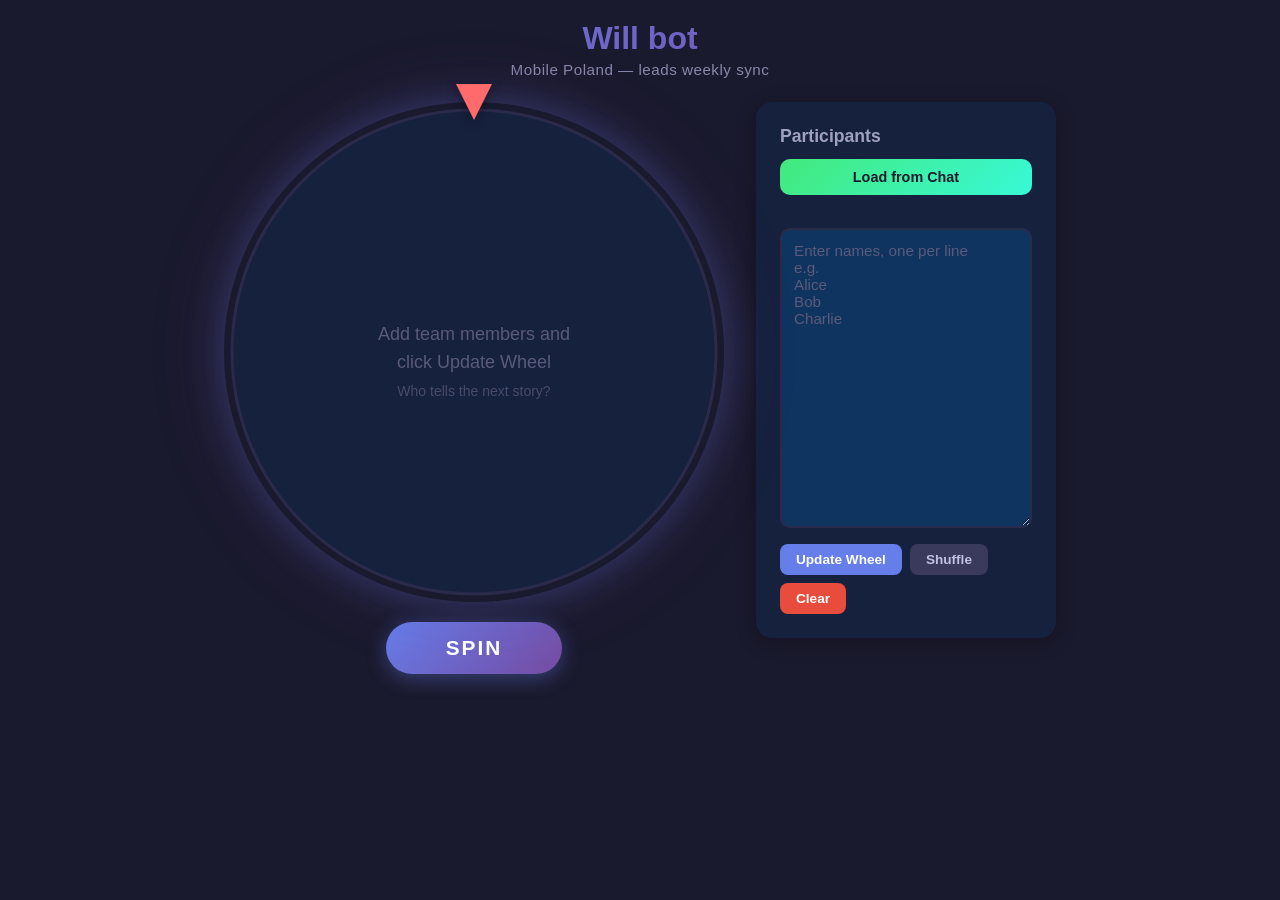
==== index.html @ ef806893 "Add Graph API integration to auto-load chat members" ====
<!DOCTYPE html>
<html lang="en">
<head>
  <meta charset="UTF-8">
  <meta name="viewport" content="width=device-width, initial-scale=1.0">
  <title>Will bot - Mobile Poland</title>
  <link rel="stylesheet" href="css/style.css">
</head>
<body>
  <div class="app">
    <header>
      <h1>Will bot</h1>
      <p class="subtitle">Mobile Poland — leads weekly sync</p>
    </header>

    <div class="main-layout">
      <div class="wheel-section">
        <div class="wheel-container">
          <div class="pointer"></div>
          <canvas id="wheelCanvas" width="500" height="500"></canvas>
        </div>
        <button id="spinBtn" class="spin-btn">SPIN</button>
      </div>

      <div class="names-section">
        <h2>Participants</h2>
        <button id="loadChatBtn" class="btn btn-load">Load from Chat</button>
        <p id="loadStatus" class="load-status"></p>
        <textarea id="namesInput" placeholder="Enter names, one per line&#10;e.g.&#10;Alice&#10;Bob&#10;Charlie"></textarea>
        <div class="names-actions">
          <button id="updateBtn" class="btn btn-primary">Update Wheel</button>
          <button id="shuffleBtn" class="btn btn-secondary">Shuffle</button>
          <button id="clearBtn" class="btn btn-danger">Clear</button>
        </div>
      </div>
    </div>

    <div id="winnerOverlay" class="winner-overlay hidden">
      <div class="winner-card">
        <div class="confetti-container" id="confetti"></div>
        <p class="winner-emoji">📖</p>
        <p class="winner-label">Next meeting's Storyteller</p>
        <h2 class="winner-name" id="winnerName"></h2>
        <p class="winner-desc">Get ready to share a fun or interesting story!</p>
        <button id="closeWinner" class="btn btn-primary">Got it!</button>
      </div>
    </div>
  </div>

  <script src="https://res.cdn.office.net/teams-js/2.21.0/js/MicrosoftTeams.min.js"></script>
  <script src="https://alcdn.msauth.net/browser/2.38.3/js/msal-browser.min.js"></script>
  <script src="js/app.js"></script>
</body>
</html>
---- css/style.css ----
* {
  margin: 0;
  padding: 0;
  box-sizing: border-box;
}

body {
  font-family: 'Segoe UI', Tahoma, Geneva, Verdana, sans-serif;
  background: #1a1a2e;
  color: #e0e0e0;
  min-height: 100vh;
  overflow-x: hidden;
}

.app {
  max-width: 1100px;
  margin: 0 auto;
  padding: 20px;
}

header {
  text-align: center;
  margin-bottom: 24px;
}

header h1 {
  font-size: 2rem;
  font-weight: 700;
  background: linear-gradient(135deg, #667eea 0%, #764ba2 100%);
  -webkit-background-clip: text;
  -webkit-text-fill-color: transparent;
  background-clip: text;
  margin-bottom: 4px;
}

.subtitle {
  font-size: 0.95rem;
  color: #8888aa;
  font-weight: 400;
  letter-spacing: 0.5px;
}

/* Main Layout */
.main-layout {
  display: flex;
  gap: 32px;
  align-items: flex-start;
  justify-content: center;
}

/* Wheel Section */
.wheel-section {
  display: flex;
  flex-direction: column;
  align-items: center;
  gap: 20px;
}

.wheel-container {
  position: relative;
  width: 500px;
  height: 500px;
}

#wheelCanvas {
  border-radius: 50%;
  box-shadow: 0 0 40px rgba(102, 126, 234, 0.3), 0 0 80px rgba(118, 75, 162, 0.15);
}

.pointer {
  position: absolute;
  top: -18px;
  left: 50%;
  transform: translateX(-50%);
  width: 0;
  height: 0;
  border-left: 18px solid transparent;
  border-right: 18px solid transparent;
  border-top: 36px solid #ff6b6b;
  z-index: 10;
  filter: drop-shadow(0 2px 6px rgba(0, 0, 0, 0.4));
}

.spin-btn {
  padding: 14px 60px;
  font-size: 1.3rem;
  font-weight: 700;
  letter-spacing: 2px;
  border: none;
  border-radius: 50px;
  background: linear-gradient(135deg, #667eea 0%, #764ba2 100%);
  color: white;
  cursor: pointer;
  transition: transform 0.2s, box-shadow 0.2s;
  box-shadow: 0 4px 20px rgba(102, 126, 234, 0.4);
}

.spin-btn:hover {
  transform: translateY(-2px);
  box-shadow: 0 6px 30px rgba(102, 126, 234, 0.6);
}

.spin-btn:active {
  transform: translateY(0);
}

.spin-btn:disabled {
  opacity: 0.5;
  cursor: not-allowed;
  transform: none;
}

/* Names Section */
.names-section {
  background: #16213e;
  border-radius: 16px;
  padding: 24px;
  width: 300px;
  box-shadow: 0 4px 20px rgba(0, 0, 0, 0.3);
}

.names-section h2 {
  font-size: 1.1rem;
  margin-bottom: 12px;
  color: #a0a0c0;
}

#namesInput {
  width: 100%;
  height: 300px;
  padding: 12px;
  border: 2px solid #2a2a4a;
  border-radius: 10px;
  background: #0f3460;
  color: #e0e0e0;
  font-family: inherit;
  font-size: 0.95rem;
  resize: vertical;
  outline: none;
  transition: border-color 0.2s;
}

#namesInput:focus {
  border-color: #667eea;
}

#namesInput::placeholder {
  color: #5a5a7a;
}

.names-actions {
  display: flex;
  gap: 8px;
  margin-top: 12px;
  flex-wrap: wrap;
}

.btn {
  padding: 8px 16px;
  border: none;
  border-radius: 8px;
  font-size: 0.85rem;
  font-weight: 600;
  cursor: pointer;
  transition: opacity 0.2s, transform 0.1s;
}

.btn:hover {
  opacity: 0.85;
}

.btn:active {
  transform: scale(0.97);
}

.btn-primary {
  background: #667eea;
  color: white;
}

.btn-secondary {
  background: #3a3a5c;
  color: #c0c0e0;
}

.btn-danger {
  background: #e74c3c;
  color: white;
}

.btn-load {
  width: 100%;
  padding: 10px 16px;
  margin-bottom: 10px;
  background: linear-gradient(135deg, #43e97b 0%, #38f9d7 100%);
  color: #1a1a2e;
  font-weight: 700;
  font-size: 0.9rem;
  border-radius: 10px;
}

.btn-load:disabled {
  opacity: 0.5;
  cursor: not-allowed;
}

.load-status {
  font-size: 0.8rem;
  color: #8888aa;
  margin-bottom: 8px;
  min-height: 1.2em;
}

.load-status.error {
  color: #f5576c;
}

.load-status.success {
  color: #43e97b;
}

/* Winner Overlay */
.winner-overlay {
  position: fixed;
  top: 0;
  left: 0;
  width: 100%;
  height: 100%;
  background: rgba(0, 0, 0, 0.7);
  display: flex;
  align-items: center;
  justify-content: center;
  z-index: 100;
  backdrop-filter: blur(4px);
  animation: fadeIn 0.3s ease;
}

.winner-overlay.hidden {
  display: none;
}

.winner-card {
  background: linear-gradient(135deg, #1a1a2e 0%, #16213e 100%);
  border: 2px solid #667eea;
  border-radius: 24px;
  padding: 48px 64px;
  text-align: center;
  position: relative;
  overflow: hidden;
  animation: scaleIn 0.4s ease;
  box-shadow: 0 0 60px rgba(102, 126, 234, 0.4);
}

.winner-emoji {
  font-size: 3rem;
  margin-bottom: 8px;
}

.winner-label {
  font-size: 1.2rem;
  color: #a0a0c0;
  margin-bottom: 8px;
}

.winner-name {
  font-size: 2.5rem;
  font-weight: 800;
  background: linear-gradient(135deg, #667eea 0%, #764ba2 100%);
  -webkit-background-clip: text;
  -webkit-text-fill-color: transparent;
  background-clip: text;
  margin-bottom: 8px;
  animation: pulse 1.5s ease infinite;
}

.winner-desc {
  font-size: 1rem;
  color: #8888aa;
  margin-bottom: 24px;
  font-style: italic;
}

.winner-card .btn {
  padding: 10px 32px;
  font-size: 1rem;
}

/* Confetti */
.confetti-container {
  position: absolute;
  top: 0;
  left: 0;
  width: 100%;
  height: 100%;
  pointer-events: none;
  overflow: hidden;
}

.confetti-piece {
  position: absolute;
  width: 10px;
  height: 10px;
  top: -10px;
  animation: confettiFall 3s ease-in forwards;
}

/* Animations */
@keyframes fadeIn {
  from { opacity: 0; }
  to { opacity: 1; }
}

@keyframes scaleIn {
  from { transform: scale(0.8); opacity: 0; }
  to { transform: scale(1); opacity: 1; }
}

@keyframes pulse {
  0%, 100% { transform: scale(1); }
  50% { transform: scale(1.05); }
}

@keyframes confettiFall {
  0% {
    top: -10px;
    opacity: 1;
    transform: rotate(0deg) translateX(0);
  }
  100% {
    top: 110%;
    opacity: 0;
    transform: rotate(720deg) translateX(80px);
  }
}

/* Responsive */
@media (max-width: 860px) {
  .main-layout {
    flex-direction: column;
    align-items: center;
  }

  .wheel-container {
    width: 350px;
    height: 350px;
  }

  #wheelCanvas {
    width: 350px;
    height: 350px;
  }

  .names-section {
    width: 100%;
    max-width: 400px;
  }
}
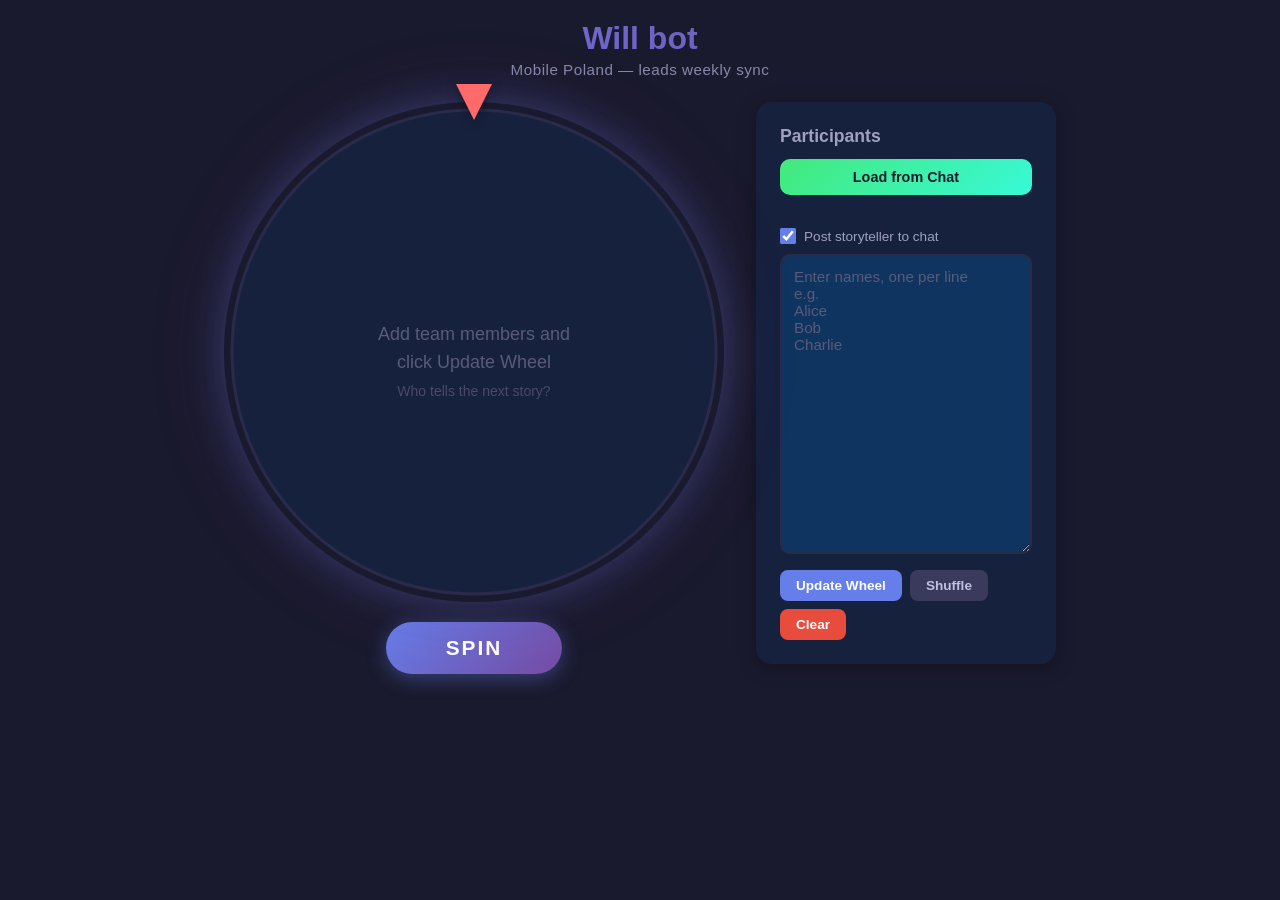
==== commit 2dcdaad6: "Add post storyteller to chat feature" ====
--- a/index.html
+++ b/index.html
@@ -4,7 +4,7 @@
   <meta charset="UTF-8">
   <meta name="viewport" content="width=device-width, initial-scale=1.0">
   <title>Will bot - Mobile Poland</title>
-  <link rel="stylesheet" href="css/style.css">
+  <link rel="stylesheet" href="css/style.css?v=1.7.0">
 </head>
 <body>
   <div class="app">
@@ -26,6 +26,10 @@
         <h2>Participants</h2>
         <button id="loadChatBtn" class="btn btn-load">Load from Chat</button>
         <p id="loadStatus" class="load-status"></p>
+        <label class="checkbox-label">
+          <input type="checkbox" id="postToChat" checked>
+          Post storyteller to chat
+        </label>
         <textarea id="namesInput" placeholder="Enter names, one per line&#10;e.g.&#10;Alice&#10;Bob&#10;Charlie"></textarea>
         <div class="names-actions">
           <button id="updateBtn" class="btn btn-primary">Update Wheel</button>
@@ -48,7 +52,6 @@
   </div>
 
   <script src="https://res.cdn.office.net/teams-js/2.21.0/js/MicrosoftTeams.min.js"></script>
-  <script src="https://alcdn.msauth.net/browser/2.38.3/js/msal-browser.min.js"></script>
-  <script src="js/app.js"></script>
+  <script src="js/app.js?v=1.7.0"></script>
 </body>
 </html>
--- a/css/style.css
+++ b/css/style.css
@@ -215,6 +215,23 @@
   color: #f5576c;
 }
 
+.checkbox-label {
+  display: flex;
+  align-items: center;
+  gap: 8px;
+  font-size: 0.85rem;
+  color: #a0a0c0;
+  margin-bottom: 10px;
+  cursor: pointer;
+}
+
+.checkbox-label input[type="checkbox"] {
+  width: 16px;
+  height: 16px;
+  accent-color: #667eea;
+  cursor: pointer;
+}
+
 .load-status.success {
   color: #43e97b;
 }
